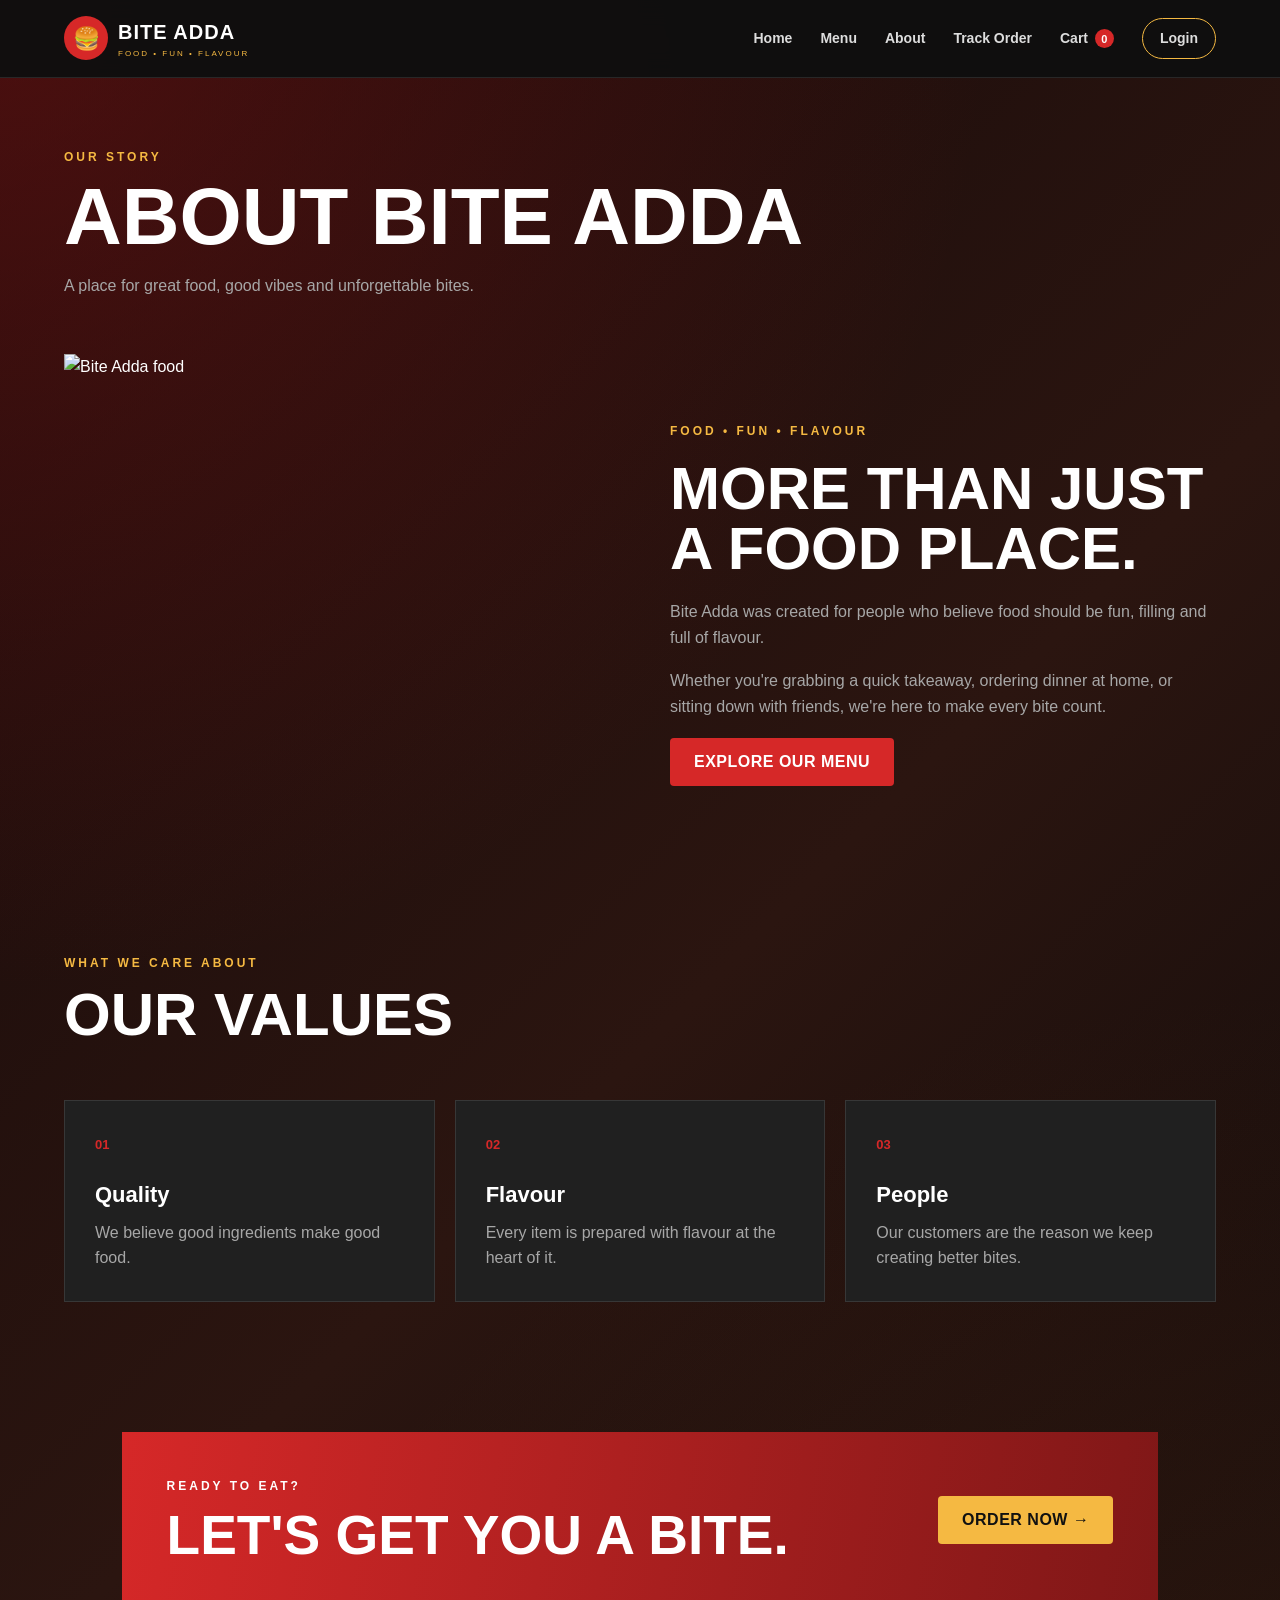
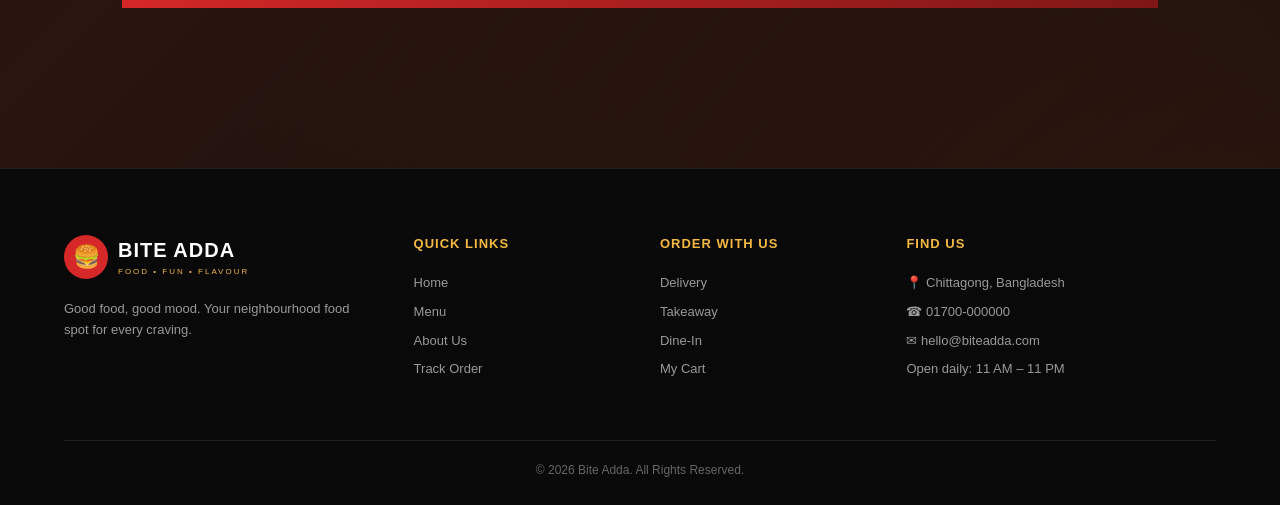
==== about.html @ d6e2be49 "all files added" ====
<!DOCTYPE html>
<html lang="en">

<head>

    <meta charset="UTF-8">

    <meta name="viewport"
          content="width=device-width, initial-scale=1.0">

    <title>Bite Adda | About Us</title>

    <link rel="stylesheet"
          href="css/style.css">

</head>


<body data-page="about">


    <!--<div id="header"></div>-->
    <header class="site-header">

    <a href="index.html" class="brand">

        <div class="brand-mark">
            🍔
        </div>

        <div>
            <b>BITE ADDA</b>

            <small>
                FOOD • FUN • FLAVOUR
            </small>
        </div>

    </a>

    <button
        class="nav-toggle"
        id="navToggle"
        aria-label="Open navigation">

        ☰

    </button>

    <nav class="nav" id="mainNav">

        <a href="index.html" data-nav="home">
            Home
        </a>

        <a href="menu.html" data-nav="menu">
            Menu
        </a>

        <a href="about.html" data-nav="about">
            About
        </a>

        <a href="track.html" data-nav="track">
            Track Order
        </a>

        <a href="cart.html" data-nav="cart">
            Cart
            <span class="cart-badge" id="cartCount">0</span>
        </a>

        <a href="login.html" class="login-pill">
            Login
        </a>

    </nav>

</header>


    <main class="page-shell">


        <!-- ==============================
             ABOUT HERO
        =============================== -->

        <section class="page-title">

            <p class="eyebrow gold">
                OUR STORY
            </p>

            <h1>
                ABOUT BITE ADDA
            </h1>

            <p>
                A place for great food, good vibes
                and unforgettable bites.
            </p>

        </section>


        <!-- ==============================
             STORY
        =============================== -->

        <section class="about-grid">


            <div class="about-image">

                <img
                    src="assets/hero-burger.jpg"
                    alt="Bite Adda food">

            </div>


            <div class="about-content">

                <p class="eyebrow gold">
                    FOOD • FUN • FLAVOUR
                </p>

                <h2>
                    MORE THAN JUST
                    A FOOD PLACE.
                </h2>

                <p>
                    Bite Adda was created for people
                    who believe food should be fun,
                    filling and full of flavour.
                </p>

                <p>
                    Whether you're grabbing a quick
                    takeaway, ordering dinner at home,
                    or sitting down with friends,
                    we're here to make every bite count.
                </p>

                <a
                    href="menu.html"
                    class="btn btn-red">

                    EXPLORE OUR MENU

                </a>

            </div>

        </section>


        <!-- ==============================
             VALUES
        =============================== -->

        <section class="values-section">

            <div class="section-heading">

                <div>

                    <p class="eyebrow gold">
                        WHAT WE CARE ABOUT
                    </p>

                    <h2>
                        OUR VALUES
                    </h2>

                </div>

            </div>


            <div class="feature-grid">


                <article class="feature-card">

                    <span>
                        01
                    </span>

                    <h3>
                        Quality
                    </h3>

                    <p>
                        We believe good ingredients
                        make good food.
                    </p>

                </article>


                <article class="feature-card">

                    <span>
                        02
                    </span>

                    <h3>
                        Flavour
                    </h3>

                    <p>
                        Every item is prepared with
                        flavour at the heart of it.
                    </p>

                </article>


                <article class="feature-card">

                    <span>
                        03
                    </span>

                    <h3>
                        People
                    </h3>

                    <p>
                        Our customers are the reason
                        we keep creating better bites.
                    </p>

                </article>


            </div>

        </section>


        <!-- ==============================
             CTA
        =============================== -->

        <section class="cta-strip">

            <div>

                <p class="eyebrow">
                    READY TO EAT?
                </p>

                <h2>
                    LET'S GET YOU A BITE.
                </h2>

            </div>


            <a
                href="menu.html"
                class="btn btn-gold">

                ORDER NOW →

            </a>

        </section>

    </main>


    <footer class="footer">

    <div class="footer-brand">

        <div class="brand">

            <div class="brand-mark">
                🍔
            </div>

            <div>
                <b>BITE ADDA</b>

                <small>
                    FOOD • FUN • FLAVOUR
                </small>
            </div>

        </div>

        <p>
            Good food, good mood.
            Your neighbourhood food spot
            for every craving.
        </p>

    </div>


    <div>

        <h4>QUICK LINKS</h4>

        <a href="index.html">Home</a>
        <a href="menu.html">Menu</a>
        <a href="about.html">About Us</a>
        <a href="track.html">Track Order</a>

    </div>


    <div>

        <h4>ORDER WITH US</h4>

        <a href="menu.html">Delivery</a>
        <a href="menu.html">Takeaway</a>
        <a href="menu.html">Dine-In</a>
        <a href="cart.html">My Cart</a>

    </div>


    <div>

        <h4>FIND US</h4>

        <p>📍 Chittagong, Bangladesh</p>
        <p>☎ 01700-000000</p>
        <p>✉ hello@biteadda.com</p>
        <p>Open daily: 11 AM – 11 PM</p>

    </div>


    <div class="footer-bottom">

        © 2026 Bite Adda.
        All Rights Reserved.

    </div>

</footer>

    <script src="js/app.js"></script>

</body>

</html>
---- css/style.css ----
/* =====================================================
   BITE ADDA
   MAIN RESPONSIVE STYLESHEET
===================================================== */


* {
    margin: 0;
    padding: 0;
    box-sizing: border-box;
}


html {
    scroll-behavior: smooth;
}


body {
    font-family: Arial, Helvetica, sans-serif;

    background:
        radial-gradient(
            circle at top left,
            rgba(120, 20, 20, 0.55),
            transparent 40%
        ),
        radial-gradient(
            circle at bottom right,
            rgba(90, 40, 20, 0.45),
            transparent 45%
        ),
        linear-gradient(
            135deg,
            #160909,
            #2b1510,
            #090909
        );

    color: #ffffff;

    line-height: 1.6;

    min-height: 100vh;
}


img {
    max-width: 100%;
    display: block;
}


a {
    text-decoration: none;
    color: inherit;
}


button,
input,
textarea,
select {
    font: inherit;
}


button {
    cursor: pointer;
}


/* =====================================================
   VARIABLES
===================================================== */

:root {

    --black: #111111;

    --dark: #181818;

    --dark-card: #202020;

    --red: #d62828;

    --red-dark: #a91f1f;

    --gold: #f5b942;

    --white: #ffffff;

    --muted: #a7a7a7;

    --border: rgba(255,255,255,0.10);

    --max-width: 1200px;

}


/* =====================================================
   HEADER
===================================================== */

.site-header {

    width: 100%;

    min-height: 78px;

    padding: 0 5%;

    display: flex;

    align-items: center;

    justify-content: space-between;

    background: rgba(15,15,15,0.96);

    border-bottom: 1px solid var(--border);

    position: sticky;

    top: 0;

    z-index: 1000;

    backdrop-filter: blur(12px);

}


/* =====================================================
   BRAND
===================================================== */

.brand {

    display: flex;

    align-items: center;

    gap: 10px;

}


.brand-mark {

    width: 44px;

    height: 44px;

    background: var(--red);

    border-radius: 50%;

    display: grid;

    place-items: center;

    font-size: 22px;

}


.brand b {

    display: block;

    font-size: 20px;

    letter-spacing: 1px;

}


.brand small {

    display: block;

    color: var(--gold);

    font-size: 8px;

    letter-spacing: 2px;

}


/* =====================================================
   NAVIGATION
===================================================== */

.nav {

    display: flex;

    align-items: center;

    gap: 28px;

}


.nav a {

    color: #dddddd;

    font-size: 14px;

    font-weight: 600;

    transition: 0.25s;

    position: relative;

}


.nav a:hover,
.nav a.active {

    color: var(--gold);

}


.nav a.active::after {

    content: "";

    position: absolute;

    left: 0;

    right: 0;

    bottom: -8px;

    height: 2px;

    background: var(--red);

}


.login-pill {

    border: 1px solid var(--gold);

    padding: 8px 17px;

    border-radius: 30px;

}


.login-pill:hover {

    background: var(--gold);

    color: #111 !important;

}


/* =====================================================
   CART BADGE
===================================================== */

.cart-badge {

    display: inline-grid;

    place-items: center;

    min-width: 19px;

    height: 19px;

    margin-left: 3px;

    padding: 2px 5px;

    border-radius: 20px;

    background: var(--red);

    color: white;

    font-size: 11px;

}


/* =====================================================
   MOBILE NAV BUTTON
===================================================== */

.nav-toggle {

    display: none;

    border: none;

    background: transparent;

    color: white;

    font-size: 28px;

}


/* =====================================================
   HERO
===================================================== */

.hero {

    min-height: 680px;

    position: relative;

    display: flex;

    align-items: center;

    overflow: hidden;

    background:
        radial-gradient(
            circle at 75% 45%,
            rgba(120, 20, 20, 0.35),
            transparent 40%
        ),
        linear-gradient(
            135deg,
            #160909 0%,
            #2b1510 50%,
            #090909 100%
        );

}


/* =====================================================
   HERO BURGER
===================================================== */

.hero-burger {

    position: absolute;

    right: 2%;

    top: 50%;

    width: 480px;

    transform: translateY(-50%);

    z-index: 1;

    animation: burgerEnter 1.5s ease-out forwards;

}


.hero-burger img {

    width: 100%;

    height: auto;

    display: block;

    object-fit: contain;

}


/* Burger enters from the RIGHT */

@keyframes burgerEnter {

    0% {

        transform:
            translate(120vw, -50%)
            rotate(12deg);

        opacity: 0;

    }

    70% {

        transform:
            translate(-25px, -50%)
            rotate(-2deg);

        opacity: 1;

    }

    100% {

        transform:
            translate(0, -50%)
            rotate(0deg);

        opacity: 1;

    }

}


/* =====================================================
   HERO CONTENT
===================================================== */

.hero-content {

    position: relative;

    z-index: 2;

    width: min(1200px, 90%);

    margin: auto;

}


/* Keep the text on the LEFT */

.hero-content {

    max-width: 1200px;

}


/* =====================================================
   EXISTING HERO STYLES
===================================================== */

.eyebrow {

    color: var(--white);

    font-size: 12px;

    font-weight: 700;

    letter-spacing: 3px;

    margin-bottom: 12px;

}


.eyebrow.gold {

    color: var(--gold);

}


.hero h1 {

    font-size: clamp(55px, 8vw, 105px);

    line-height: 0.88;

    letter-spacing: -3px;

    font-weight: 900;

    max-width: 700px;

}


.hero h1 span {

    color: var(--red);

}


.hero-copy {

    max-width: 520px;

    margin: 28px 0;

    color: #dddddd;

    font-size: 17px;

}


.hero-buttons {

    display: flex;

    gap: 15px;

    flex-wrap: wrap;

}


.btn {

    display: inline-flex;

    align-items: center;

    justify-content: center;

    min-height: 48px;

    padding: 0 24px;

    border: none;

    border-radius: 4px;

    font-weight: 800;

    letter-spacing: 0.5px;

    transition: 0.25s;

}


.btn-red {

    background: var(--red);

    color: white;

}


.btn-red:hover {

    background: var(--red-dark);

    transform: translateY(-2px);

}


.btn-gold {

    background: var(--gold);

    color: #111;

}


.btn-gold:hover {

    transform: translateY(-2px);

}


.btn-outline {

    border: 1px solid rgba(255,255,255,0.5);

    color: white;

    background: transparent;

}


.btn-outline:hover {

    border-color: var(--gold);

    color: var(--gold);

}


.wide {

    width: 100%;

}


.hero-features {

    margin-top: 35px;

    display: flex;

    gap: 25px;

    flex-wrap: wrap;

    color: #cccccc;

    font-size: 13px;

}


/* =====================================================
   GENERAL SECTIONS
===================================================== */

.home-section,
.page-shell {

    width: min(var(--max-width), 90%);

    margin: auto;

}


.home-section {

    padding: 90px 0;

}


.page-shell {

    padding: 70px 0;

}


.intro {

    display: grid;

    grid-template-columns: 0.8fr 1.2fr;

    gap: 70px;

    align-items: center;

}


.intro h2,
.section-heading h2,
.about-content h2 {

    font-size: clamp(35px, 5vw, 60px);

    line-height: 1;

    margin-bottom: 20px;

}


.intro-text > p:last-child {

    color: var(--muted);

    max-width: 500px;

}


/* =====================================================
   FEATURE CARDS
===================================================== */

.feature-grid {

    display: grid;

    grid-template-columns: repeat(3, 1fr);

    gap: 20px;

}


.feature-card {

    padding: 30px;

    background: var(--dark-card);

    border: 1px solid var(--border);

    transition: 0.25s;

}


.feature-card:hover {

    transform: translateY(-5px);

    border-color: var(--red);

}


.feature-card span {

    color: var(--red);

    font-size: 13px;

    font-weight: bold;

}


.feature-card h3 {

    margin: 20px 0 8px;

    font-size: 22px;

}


.feature-card p {

    color: var(--muted);

}


/* =====================================================
   SECTION HEADING
===================================================== */

.section-heading {

    display: flex;

    align-items: end;

    justify-content: space-between;

    gap: 20px;

    margin-bottom: 35px;

}


.text-link {

    color: var(--gold);

    font-weight: bold;

}


/* =====================================================
   FOOD GRID
===================================================== */

.food-grid {

    display: grid;

    grid-template-columns:
        repeat(4, minmax(0, 1fr));

    gap: 22px;

}


.food-card {

    background: var(--dark-card);

    border: 1px solid var(--border);

    overflow: hidden;

    transition: 0.3s;

}


.food-card:hover {

    transform: translateY(-6px);

    border-color: rgba(245,185,66,0.5);

}


.food-image {

    height: 220px;

    position: relative;

    overflow: hidden;

}


.food-image img {

    width: 100%;

    height: 100%;

    object-fit: cover;

    transition: 0.4s;

}


.food-card:hover .food-image img {

    transform: scale(1.06);

}


.food-badge {

    position: absolute;

    top: 12px;

    left: 12px;

    padding: 5px 10px;

    background: var(--red);

    font-size: 10px;

    font-weight: bold;

    text-transform: uppercase;

}


.food-info {

    padding: 20px;

}


.food-category {

    color: var(--gold);

    font-size: 11px;

    font-weight: bold;

    text-transform: uppercase;

    letter-spacing: 1px;

}


.food-info h3 {

    margin: 5px 0;

    font-size: 20px;

}


.food-description {

    color: var(--muted);

    font-size: 13px;

    min-height: 62px;

}


.food-bottom {

    display: flex;

    align-items: center;

    justify-content: space-between;

    margin-top: 18px;

}


.food-price {

    color: var(--gold);

    font-size: 20px;

    font-weight: bold;

}


.add-button {

    border: none;

    background: var(--red);

    color: white;

    padding: 9px 14px;

    font-weight: bold;

}


/* =====================================================
   PAGE TITLE
===================================================== */

.page-title {

    max-width: 750px;

    margin-bottom: 55px;

}


.page-title h1 {

    font-size: clamp(45px, 7vw, 80px);

    line-height: 0.95;

    margin-bottom: 18px;

}


.page-title > p:last-child {

    color: var(--muted);

    max-width: 650px;

}


/* =====================================================
   CATEGORY FILTER
===================================================== */

.category-filter {

    display: flex;

    gap: 10px;

    flex-wrap: wrap;

    margin-bottom: 40px;

}


.filter-btn {

    padding: 10px 18px;

    background: transparent;

    color: #ddd;

    border: 1px solid var(--border);

    border-radius: 30px;

}


.filter-btn:hover,
.filter-btn.active {

    background: var(--red);

    border-color: var(--red);

    color: white;

}


/* =====================================================
   MODAL
===================================================== */

.modal {

    position: fixed;

    inset: 0;

    background: rgba(0,0,0,0.8);

    display: grid;

    place-items: center;

    padding: 20px;

    z-index: 2000;

}


.modal.hidden,
.hidden {

    display: none !important;

}


.modal-box {

    width: min(500px, 100%);

    max-height: 90vh;

    overflow-y: auto;

    background: #1d1d1d;

    border: 1px solid var(--border);

    padding: 30px;

    position: relative;

}


.modal-box > img {

    width: 100%;

    height: 240px;

    object-fit: cover;

    margin-bottom: 20px;

}


.modal-close {

    position: absolute;

    right: 15px;

    top: 10px;

    border: none;

    background: rgba(0,0,0,0.7);

    color: white;

    width: 35px;

    height: 35px;

    font-size: 25px;

    z-index: 2;

}


.modal-box h2 {

    font-size: 32px;

    margin: 5px 0;

}


.modal-box > p {

    color: var(--muted);

}


.extra-option {

    display: flex;

    align-items: center;

    justify-content: space-between;

    padding: 12px 0;

    border-bottom: 1px solid var(--border);

}


.extra-option label {

    display: flex;

    align-items: center;

    gap: 10px;

}


/* =====================================================
   QUANTITY
===================================================== */

.quantity-control {

    display: flex;

    align-items: center;

    justify-content: center;

    gap: 20px;

    margin: 25px 0;

}


.quantity-control button {

    width: 38px;

    height: 38px;

    background: var(--red);

    color: white;

    border: none;

    font-size: 22px;

}


/* =====================================================
   CART
===================================================== */

.cart-layout {

    display: grid;

    grid-template-columns: 1fr 350px;

    gap: 30px;

    align-items: start;

}


.cart-items {

    display: grid;

    gap: 15px;

}


.cart-item {

    display: grid;

    grid-template-columns: 100px 1fr auto;

    gap: 18px;

    align-items: center;

    background: var(--dark-card);

    border: 1px solid var(--border);

    padding: 15px;

}


.cart-item img {

    width: 100px;

    height: 90px;

    object-fit: cover;

}


.cart-item h3 {

    margin-bottom: 5px;

}


.cart-item small {

    color: var(--muted);

}


.cart-item-price {

    color: var(--gold);

    font-weight: bold;

}


.cart-quantity {

    display: flex;

    align-items: center;

    gap: 8px;

    margin-top: 10px;

}


.cart-quantity button {

    width: 28px;

    height: 28px;

    background: var(--red);

    color: white;

    border: none;

}


.remove-item {

    background: transparent;

    border: none;

    color: #ff7777;

    margin-top: 5px;

}


.cart-summary,
.order-summary {

    background: var(--dark-card);

    border: 1px solid var(--border);

    padding: 25px;

    position: sticky;

    top: 100px;

}


.cart-summary h2,
.order-summary h2 {

    margin-bottom: 25px;

}


.summary-line {

    display: flex;

    justify-content: space-between;

    gap: 20px;

    padding: 10px 0;

    color: #ccc;

}


.summary-line strong {

    color: white;

}


.summary-total {

    display: flex;

    justify-content: space-between;

    padding: 15px 0;

    font-size: 22px;

}


.summary-total strong {

    color: var(--gold);

}


.cart-summary .btn {

    margin-top: 10px;

}


.empty-cart {

    text-align: center;

    padding: 70px 20px;

    background: var(--dark-card);

    border: 1px solid var(--border);

}


/* =====================================================
   CHECKOUT
===================================================== */

.checkout-layout {

    display: grid;

    grid-template-columns: 1fr 350px;

    gap: 30px;

    align-items: start;

}


.checkout-card {

    background: var(--dark-card);

    border: 1px solid var(--border);

    padding: 30px;

}


.checkout-card h2 {

    margin: 25px 0 15px;

}


.checkout-card h2:first-child {

    margin-top: 0;

}


label {

    display: block;

    color: #ddd;

    font-size: 14px;

    margin-bottom: 17px;

}


input,
textarea,
select {

    display: block;

    width: 100%;

    margin-top: 7px;

    padding: 13px 14px;

    background: #111;

    color: white;

    border: 1px solid #3a3a3a;

    outline: none;

}


input:focus,
textarea:focus,
select:focus {

    border-color: var(--gold);

}


textarea {

    min-height: 100px;

    resize: vertical;

}


/* =====================================================
   ORDER TYPES
===================================================== */

.order-types {

    display: grid;

    grid-template-columns: repeat(3, 1fr);

    gap: 10px;

}


.order-type {

    background: #151515;

    color: white;

    border: 1px solid var(--border);

    padding: 18px;

    text-align: left;

}


.order-type strong,
.order-type small {

    display: block;

}


.order-type small {

    color: var(--muted);

    margin-top: 5px;

}


.order-type.active {

    border-color: var(--red);

    background: rgba(214,40,40,0.12);

}


.info-box {

    padding: 18px;

    background: rgba(245,185,66,0.08);

    border-left: 3px solid var(--gold);

    margin-bottom: 20px;

}


.info-box p {

    color: var(--muted);

    margin-top: 5px;

}


/* =====================================================
   TABLES
===================================================== */

.table-grid {

    display: grid;

    grid-template-columns:
        repeat(4, 1fr);

    gap: 12px;

}


.table-option {

    padding: 20px 10px;

    text-align: center;

    background: #171717;

    border: 2px solid #333;

}


.table-option.available {

    cursor: pointer;

    border-color: #3e8f50;

}


.table-option.available:hover {

    background: rgba(62,143,80,0.15);

}


.table-option.selected {

    background: var(--gold);

    color: #111;

    border-color: var(--gold);

}


.table-option.occupied {

    opacity: 0.4;

    cursor: not-allowed;

}


.table-status {

    display: block;

    font-size: 11px;

    margin-top: 5px;

}


/* =====================================================
   PAYMENT
===================================================== */

.payment-options {

    display: grid;

    grid-template-columns: 1fr 1fr;

    gap: 10px;

}


.payment-option {

    padding: 15px;

    background: #151515;

    border: 1px solid var(--border);

}


.payment-option input {

    display: inline-block;

    width: auto;

    margin: 0 8px 0 0;

}


.bkash-box {

    padding: 20px;

    background: rgba(214,40,40,0.08);

    border: 1px solid rgba(214,40,40,0.3);

    margin: 15px 0;

}


.bkash-box strong {

    color: var(--gold);

    font-size: 22px;

}


/* =====================================================
   AUTH
===================================================== */

.auth-page {

    min-height: calc(100vh - 78px);

    display: grid;

    place-items: center;

    padding: 60px 20px;

}


.auth-box {

    width: min(480px, 100%);

    background: var(--dark-card);

    border: 1px solid var(--border);

    padding: 40px;

}


.auth-box h1 {

    font-size: 45px;

    line-height: 1;

    margin-bottom: 12px;

}


.auth-intro {

    color: var(--muted);

    margin-bottom: 30px;

}


.auth-switch {

    text-align: center;

    color: var(--muted);

    margin-top: 20px;

}


.auth-switch a {

    color: var(--gold);

}


.form-message {

    min-height: 24px;

    margin: 5px 0 10px;

    color: #ff7676;

}


/* =====================================================
   ABOUT
===================================================== */

.about-grid {

    display: grid;

    grid-template-columns: 1fr 1fr;

    gap: 60px;

    align-items: center;

}


.about-image img {

    width: 100%;

    height: 500px;

    object-fit: cover;

}


.about-content p {

    color: var(--muted);

    margin-bottom: 18px;

}


.values-section {

    padding: 100px 0;

}


/* =====================================================
   TRACK ORDER
===================================================== */

.track-page {

    max-width: 850px;

    margin: auto;

    text-align: center;

}


.track-page h1 {

    font-size: clamp(40px, 7vw, 75px);

    line-height: 1;

    margin-bottom: 15px;

}


.track-page > p {

    color: var(--muted);

}


.track-form {

    display: flex;

    gap: 10px;

    max-width: 600px;

    margin: 35px auto;

}


.track-form input {

    margin: 0;

}


.track-result {

    text-align: left;

    background: var(--dark-card);

    border: 1px solid var(--border);

    padding: 30px;

}


.status-step {

    display: flex;

    gap: 15px;

    padding: 20px 0;

    border-bottom: 1px solid var(--border);

}


.status-dot {

    flex: 0 0 18px;

    width: 18px;

    height: 18px;

    border-radius: 50%;

    background: #444;

    margin-top: 4px;

}


.status-step.active .status-dot {

    background: var(--red);

    box-shadow: 0 0 0 5px rgba(214,40,40,0.15);

}


.status-step p {

    color: var(--muted);

}


/* =====================================================
   CTA
===================================================== */

.cta-strip {

    width: min(var(--max-width), 90%);

    margin: 30px auto 90px;

    padding: 45px;

    background:

        linear-gradient(
            100deg,
            var(--red),
            #7f1717
        );

    display: flex;

    align-items: center;

    justify-content: space-between;

    gap: 30px;

}


.cta-strip h2 {

    font-size: clamp(30px, 5vw, 55px);

    line-height: 1;

}


/* =====================================================
   FOOTER
===================================================== */

.footer {

    background: #090909;

    border-top: 1px solid var(--border);

    padding: 65px 5% 25px;

    display: grid;

    grid-template-columns:
        1.5fr 1fr 1fr 1.5fr;

    gap: 40px;

}


.footer > div:not(.footer-brand):not(.footer-bottom) {

    display: flex;

    flex-direction: column;

    gap: 8px;

}


.footer h4 {

    color: var(--gold);

    margin-bottom: 10px;

    font-size: 13px;

    letter-spacing: 1px;

}


.footer p,
.footer a {

    color: #999;

    font-size: 13px;

}


.footer a:hover {

    color: white;

}


.footer-brand > p {

    max-width: 300px;

    margin-top: 20px;

}


.footer-bottom {

    grid-column: 1 / -1;

    border-top: 1px solid var(--border);

    padding-top: 20px;

    margin-top: 20px;

    text-align: center;

    color: #666;

    font-size: 12px;

}


/* =====================================================
   RESPONSIVE
===================================================== */


/* TABLET */

@media (max-width: 1000px) {

    .food-grid {

        grid-template-columns:
            repeat(2, 1fr);

    }


    .intro {

        grid-template-columns: 1fr;

    }


    .cart-layout,
    .checkout-layout {

        grid-template-columns: 1fr;

    }


    .cart-summary,
    .order-summary {

        position: static;

    }


    .about-grid {

        grid-template-columns: 1fr;

    }


    .footer {

        grid-template-columns:
            repeat(2, 1fr);

    }

}


/* MOBILE */

@media (max-width: 700px) {

    .site-header {

        min-height: 70px;

        padding: 0 5%;

    }


    /* Hamburger appears ONLY here */

    .nav-toggle {

        display: block;

    }


    .nav {

        display: none;

        position: absolute;

        left: 0;

        right: 0;

        top: 70px;

        background: #111;

        border-bottom: 1px solid var(--border);

        padding: 20px;

        flex-direction: column;

        align-items: stretch;

        gap: 0;

    }


    .nav.open {

        display: flex;

    }


    .nav a {

        padding: 13px 5px;

    }


    .nav a.active::after {

        display: none;

    }


    .login-pill {

        text-align: center;

    }


    .hero {

        min-height: 620px;

    }


    .hero h1 {

        font-size: 58px;

    }


    .hero-copy {

        font-size: 15px;

    }


    .hero-features {

        flex-direction: column;

        gap: 7px;

    }


    .home-section {

        padding: 60px 0;

    }


    .page-shell {

        padding: 50px 0;

    }


    .food-grid {

        grid-template-columns: 1fr;

    }


    .feature-grid {

        grid-template-columns: 1fr;

    }


    .section-heading {

        align-items: flex-start;

        flex-direction: column;

    }


    .order-types {

        grid-template-columns: 1fr;

    }


    .table-grid {

        grid-template-columns:
            repeat(2, 1fr);

    }


    .payment-options {

        grid-template-columns: 1fr;

    }


    .cart-item {

        grid-template-columns: 80px 1fr;

    }


    .cart-item > div:last-child {

        grid-column: 2;

    }


    .cart-item img {

        width: 80px;

        height: 80px;

    }


    .track-form {

        flex-direction: column;

    }


    .cta-strip {

        flex-direction: column;

        align-items: flex-start;

        padding: 30px;

        margin-bottom: 60px;

    }


    .footer {

        grid-template-columns: 1fr;

    }


    .footer-bottom {

        grid-column: auto;

    }


    .auth-box {

        padding: 28px 20px;

    }


    .about-image img {

        height: 350px;

    }

}


/* SMALL MOBILE */

@media (max-width: 420px) {

    .brand b {

        font-size: 16px;

    }


    .brand small {

        font-size: 6px;

    }


    .brand-mark {

        width: 38px;

        height: 38px;

        font-size: 18px;

    }


    .hero h1 {

        font-size: 48px;

    }


    .hero-buttons {

        flex-direction: column;

        align-items: stretch;

    }


    .food-image {

        height: 230px;

    }


    .modal-box {

        padding: 20px;

    }

}

/* =====================================================
   MENU CARD ADD BUTTON
===================================================== */

.add-button.added {
    background: #3e8f50;
    cursor: default;
}

.add-button.added:hover {
    transform: none;
}


/* =====================================================
   TEMPORARY FOOD IMAGE
===================================================== */

.food-image.placeholder-image {
    display: flex;
    align-items: center;
    justify-content: center;
    background:
        linear-gradient(
            135deg,
            #2b2b2b,
            #151515
        );
}

.food-placeholder {
    font-size: 70px;
}


/* =====================================================
   CART BUTTON
===================================================== */

.cart-action {
    display: flex;
    align-items: center;
    justify-content: flex-end;
}

/* =====================================================
   IMAGE PLACEHOLDER
===================================================== */

.food-placeholder {

    width: 100%;
    height: 100%;

    display: flex;
    align-items: center;
    justify-content: center;

    font-size: 65px;

    background:
        linear-gradient(
            135deg,
            #292929,
            #151515
        );

}


.cart-placeholder {

    width: 100px;
    height: 90px;

    display: flex;
    align-items: center;
    justify-content: center;

    background: #151515;

    font-size: 35px;

}


.add-button.added {

    background: #3e8f50;

    color: white;

    min-width: 45px;

}


.add-button:disabled {

    cursor: default;

    opacity: 1;

}

/* =====================================================
ORDER TRACKING TIMELINE
===================================================== */

.track-order-header {

```
display: flex;

align-items: center;

justify-content: space-between;

gap: 20px;

padding-bottom: 25px;

border-bottom: 1px solid var(--border);
```

}

.track-order-header h2 {

```
margin-top: 5px;

font-size: 28px;
```

}

.track-type {

```
padding: 8px 15px;

border: 1px solid var(--gold);

border-radius: 20px;

color: var(--gold);

font-size: 13px;

font-weight: bold;
```

}

/* =====================================================
TIMELINE
===================================================== */

.status-timeline {

```
margin-top: 30px;

text-align: left;
```

}

.timeline-step {

```
position: relative;

display: flex;

gap: 20px;

min-height: 85px;
```

}

/* Connecting line */

.timeline-step:not(:last-child)::before {

```
content: "";

position: absolute;

left: 10px;

top: 21px;

width: 2px;

height: calc(100% - 5px);

background: #444;
```

}

/* Green connecting line for completed steps */

.timeline-step.completed:not(:last-child)::before {

```
background: #3e8f50;
```

}

/* Dot */

.timeline-dot {

```
position: relative;

z-index: 2;

flex: 0 0 22px;

width: 22px;

height: 22px;

margin-top: 2px;

border-radius: 50%;

border: 2px solid #555;

background: #1d1d1d;
```

}

/* Completed = green */

.timeline-step.completed .timeline-dot {

```
background: #3e8f50;

border-color: #3e8f50;
```

}

/* Current = white */

.timeline-step.current .timeline-dot {

```
background: white;

border-color: white;

box-shadow: 0 0 0 5px rgba(255,255,255,0.10);
```

}

/* Upcoming = empty circle */

.timeline-step.upcoming .timeline-dot {

```
background: transparent;

border-color: #555;
```

}

/* Text */

.timeline-content {

```
padding-bottom: 28px;
```

}

.timeline-content h3 {

```
margin: 0;

font-size: 17px;

color: #777;
```

}

.timeline-content p {

```
margin-top: 4px;

color: #666;

font-size: 13px;
```

}

/* Completed text */

.timeline-step.completed .timeline-content h3 {

```
color: #ffffff;
```

}

/* Current text */

.timeline-step.current .timeline-content h3 {

```
color: #ffffff;

font-weight: 800;
```

}

.timeline-step.current .timeline-content p {

```
color: #bbbbbb;
```

}

/* Upcoming text */

.timeline-step.upcoming .timeline-content h3 {

```
color: #666;
```

}

/* =====================================================
TRACK ERROR
===================================================== */

.track-error {

```
margin-top: 20px;

padding: 15px;

background: rgba(214,40,40,0.10);

border-left: 3px solid var(--red);

color: #ff7777;
```

}

/* =====================================================
MOBILE
===================================================== */

@media (max-width: 700px) {

```
.track-order-header {

    align-items: flex-start;

    flex-direction: column;

}


.track-form {

    flex-direction: column;

}


.track-form button {

    width: 100%;

}


.timeline-step {

    gap: 15px;

}
```

}
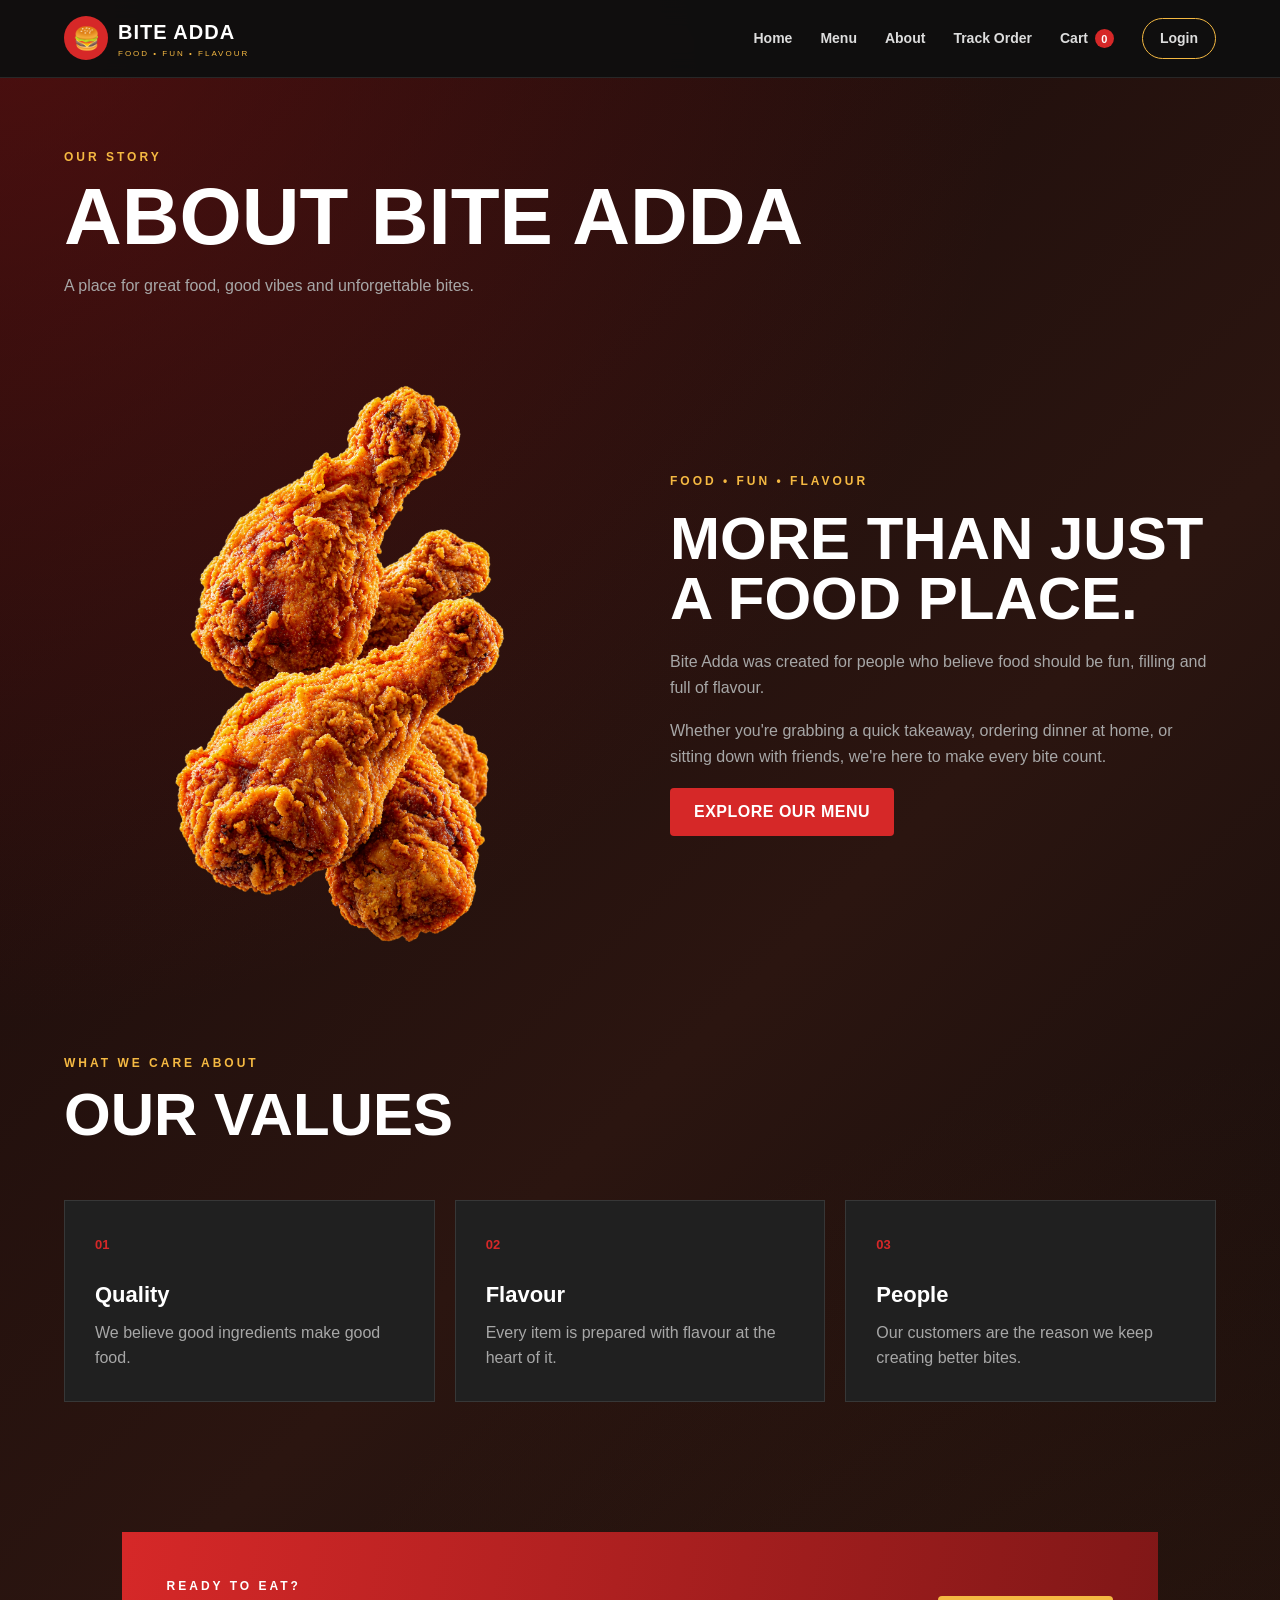
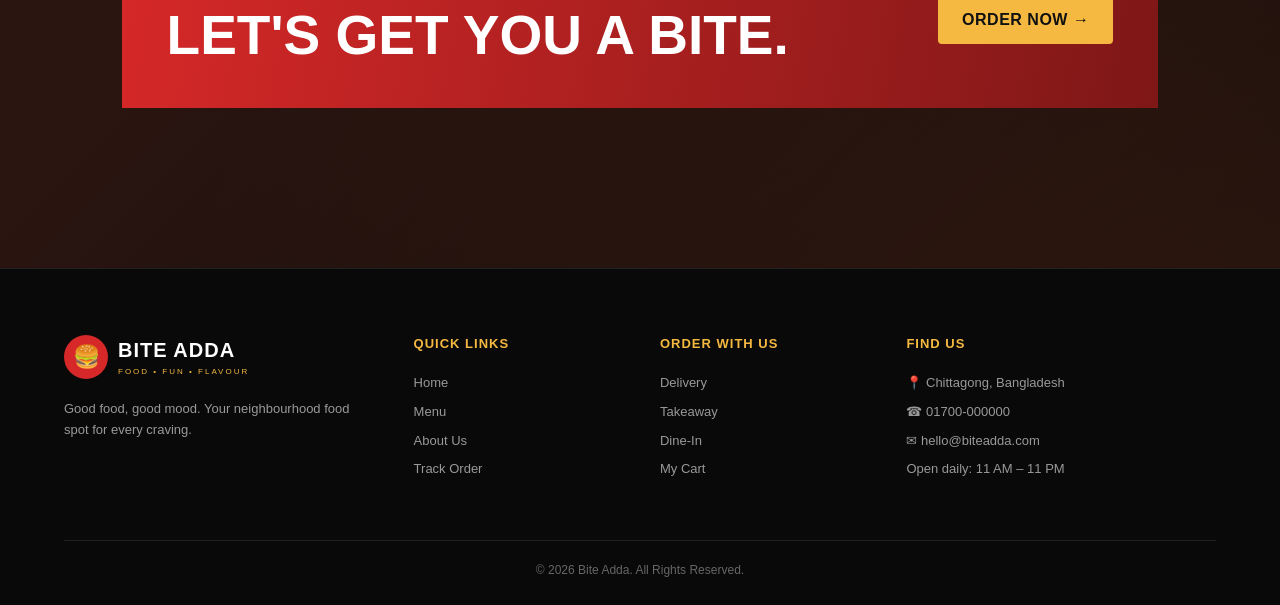
==== commit 7dd62a0b: "all files added" ====
--- a/about.html
+++ b/about.html
@@ -114,7 +114,7 @@
             <div class="about-image">
 
                 <img
-                    src="assets/hero-burger.jpg"
+                    src="images/fried.png"
                     alt="Bite Adda food">
 
             </div>
@@ -349,6 +349,7 @@
 </footer>
 
     <script src="js/app.js"></script>
+    <script src="js/auth.js"></script>
 
 </body>
 
--- a/css/style.css
+++ b/css/style.css
@@ -420,6 +420,8 @@
 }
 
 
+
+
 /* =====================================================
    HERO CONTENT
 ===================================================== */
@@ -1799,17 +1801,31 @@
     align-items: center;
 
 }
+.about-image {
+    display: flex;
+    align-items: center;
+    justify-content: center;
+
+    width: 100%;
+    height: auto;
+
+    overflow: visible;
+}
 
 
 .about-image img {
+    display: block;
 
     width: 100%;
-
-    height: 500px;
-
-    object-fit: cover;
-
-}
+    height: auto;
+
+    max-width: 100%;
+    max-height: 600px;
+
+    object-fit: contain;
+}
+
+
 
 
 .about-content p {
@@ -2538,7 +2554,7 @@
 
 .track-order-header {
 
-```
+
 display: flex;
 
 align-items: center;
@@ -2550,23 +2566,23 @@
 padding-bottom: 25px;
 
 border-bottom: 1px solid var(--border);
-```
+
 
 }
 
 .track-order-header h2 {
 
-```
+
 margin-top: 5px;
 
 font-size: 28px;
-```
+
 
 }
 
 .track-type {
 
-```
+
 padding: 8px 15px;
 
 border: 1px solid var(--gold);
@@ -2578,7 +2594,7 @@
 font-size: 13px;
 
 font-weight: bold;
-```
+
 
 }
 
@@ -2588,17 +2604,17 @@
 
 .status-timeline {
 
-```
+
 margin-top: 30px;
 
 text-align: left;
-```
+
 
 }
 
 .timeline-step {
 
-```
+
 position: relative;
 
 display: flex;
@@ -2606,7 +2622,7 @@
 gap: 20px;
 
 min-height: 85px;
-```
+
 
 }
 
@@ -2614,7 +2630,7 @@
 
 .timeline-step:not(:last-child)::before {
 
-```
+
 content: "";
 
 position: absolute;
@@ -2628,7 +2644,7 @@
 height: calc(100% - 5px);
 
 background: #444;
-```
+
 
 }
 
@@ -2636,9 +2652,9 @@
 
 .timeline-step.completed:not(:last-child)::before {
 
-```
+
 background: #3e8f50;
-```
+
 
 }
 
@@ -2646,7 +2662,7 @@
 
 .timeline-dot {
 
-```
+
 position: relative;
 
 z-index: 2;
@@ -2664,7 +2680,7 @@
 border: 2px solid #555;
 
 background: #1d1d1d;
-```
+
 
 }
 
@@ -2672,11 +2688,11 @@
 
 .timeline-step.completed .timeline-dot {
 
-```
+
 background: #3e8f50;
 
 border-color: #3e8f50;
-```
+
 
 }
 
@@ -2684,13 +2700,13 @@
 
 .timeline-step.current .timeline-dot {
 
-```
+
 background: white;
 
 border-color: white;
 
 box-shadow: 0 0 0 5px rgba(255,255,255,0.10);
-```
+
 
 }
 
@@ -2698,11 +2714,11 @@
 
 .timeline-step.upcoming .timeline-dot {
 
-```
+
 background: transparent;
 
 border-color: #555;
-```
+
 
 }
 
@@ -2710,33 +2726,33 @@
 
 .timeline-content {
 
-```
+
 padding-bottom: 28px;
-```
+
 
 }
 
 .timeline-content h3 {
 
-```
+
 margin: 0;
 
 font-size: 17px;
 
 color: #777;
-```
+
 
 }
 
 .timeline-content p {
 
-```
+
 margin-top: 4px;
 
 color: #666;
 
 font-size: 13px;
-```
+
 
 }
 
@@ -2744,9 +2760,9 @@
 
 .timeline-step.completed .timeline-content h3 {
 
-```
+
 color: #ffffff;
-```
+
 
 }
 
@@ -2754,19 +2770,19 @@
 
 .timeline-step.current .timeline-content h3 {
 
-```
+
 color: #ffffff;
 
 font-weight: 800;
-```
+
 
 }
 
 .timeline-step.current .timeline-content p {
 
-```
+
 color: #bbbbbb;
-```
+
 
 }
 
@@ -2774,9 +2790,9 @@
 
 .timeline-step.upcoming .timeline-content h3 {
 
-```
+
 color: #666;
-```
+
 
 }
 
@@ -2786,7 +2802,7 @@
 
 .track-error {
 
-```
+
 margin-top: 20px;
 
 padding: 15px;
@@ -2796,7 +2812,7 @@
 border-left: 3px solid var(--red);
 
 color: #ff7777;
-```
+
 
 }
 
@@ -2806,7 +2822,7 @@
 
 @media (max-width: 700px) {
 
-```
+
 .track-order-header {
 
     align-items: flex-start;
@@ -2835,6 +2851,126 @@
     gap: 15px;
 
 }
-```
-
-}
+
+
+}
+.order-history-footer .btn-red {
+    background: #111;
+    color: white;
+    border-color: #111;
+}
+
+.order-history-footer .btn-red:hover {
+    background: #333;
+    border-color: #333;
+}
+
+/* =====================================================
+   MOBILE HERO - FINAL OVERRIDE
+===================================================== */
+
+@media screen and (max-width: 768px) {
+
+    /* HERO */
+
+    section.hero {
+        display: flex !important;
+        flex-direction: column !important;
+        align-items: stretch !important;
+
+        position: relative !important;
+
+        width: 100% !important;
+        height: auto !important;
+        min-height: auto !important;
+
+        padding: 45px 20px 50px !important;
+
+        overflow: hidden !important;
+    }
+
+
+    /* HERO TEXT */
+
+    section.hero .hero-content {
+        position: relative !important;
+
+        width: 100% !important;
+        max-width: 100% !important;
+
+        left: auto !important;
+        right: auto !important;
+        top: auto !important;
+        bottom: auto !important;
+
+        transform: none !important;
+
+        z-index: 5 !important;
+
+        order: 1 !important;
+    }
+
+
+    /* HERO BURGER CONTAINER */
+
+    section.hero .hero-burger {
+        position: relative !important;
+
+        width: 100% !important;
+        max-width: 280px !important;
+
+        height: 280px !important;
+
+        margin: 25px auto 0 !important;
+
+        left: auto !important;
+        right: auto !important;
+        top: auto !important;
+        bottom: auto !important;
+
+        transform: none !important;
+
+        z-index: 2 !important;
+
+        order: 2 !important;
+    }
+
+
+    /* BURGER IMAGE */
+
+    section.hero .hero-burger img {
+        position: relative !important;
+
+        display: block !important;
+
+        width: 100% !important;
+
+        height: 280px !important;
+
+        max-width: 100% !important;
+        max-height: 280px !important;
+
+        object-fit: contain !important;
+
+        left: auto !important;
+        right: auto !important;
+        top: auto !important;
+        bottom: auto !important;
+
+        transform: none !important;
+    }
+
+
+    /* BUTTONS */
+
+    section.hero .hero-buttons {
+        position: relative !important;
+
+        z-index: 6 !important;
+
+        width: 100% !important;
+    }
+
+}
+
+
